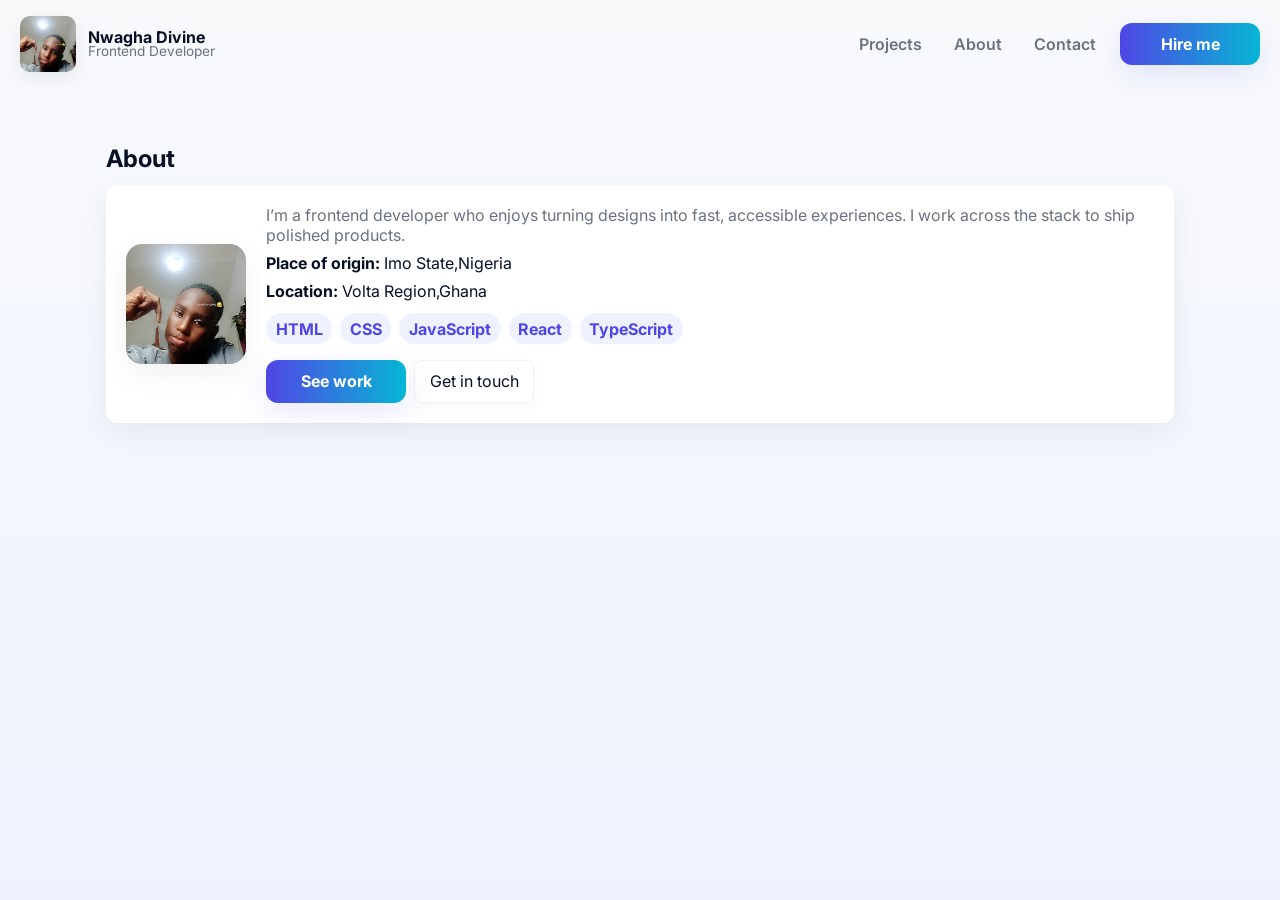
==== about.html @ b122f6a6 "Add files via upload" ====
<!DOCTYPE html>
<html lang="en">
<head>
    <meta charset="UTF-8">
    <meta name="viewport" content="width=device-width, initial-scale=1.0">
    <title>About — Nwagha Divine</title>
    <meta name="description" content="About — Nwagha Divine, frontend developer focused on accessible and responsive interfaces.">
    <meta property="og:title" content="About — Nwagha Divine">
    <meta property="og:description" content="I build accessible, responsive web apps with a product-minded approach.">
    <meta property="og:image" content="Snapchat-608967995.jpg">
    <link rel="preconnect" href="https://fonts.gstatic.com" crossorigin>
    <link href="https://fonts.googleapis.com/css2?family=Inter:wght@400;600;700&display=swap" rel="stylesheet">
    <link rel="stylesheet" href="style.css">
    <link rel="icon" href="Snapchat-608967995.jpg" type="image/jpeg">
</head>
<body>
    <header>
        <a class="brand" href="index.html">
            <img src="Snapchat-608967995.jpg" alt="Nwagha Divine" class="logo-img">
            <div>
                <div style="font-weight:700">Nwagha Divine</div>
                <div style="font-size:.85rem;color:var(--muted)">Frontend Developer</div>
            </div>
        </a>
        <nav>
            <a href="project.html">Projects</a>
            <a href="about.html">About</a>
            <a href="contact.html">Contact</a>
            <a class="cta" href="contact.html">Hire me</a>
        </nav>
        <button class="hamburger" aria-label="menu" id="menuBtn">☰</button>
    </header>

    <main class="container">
        <section style="margin-top:2rem">
            <h2 style="margin:0 0 .75rem 0">About</h2>
            <div class="about card" style="padding:1.25rem">
                <div class="avatar"><img src="Snapchat-608967995.jpg" alt="Nwagha Divine"></div>
                <div>
                    <p style="margin:0;color:var(--muted)">I’m a frontend developer who enjoys turning designs into fast, accessible experiences. I work across the stack to ship polished products.</p>
                    <p style="margin:.5rem 0 0 0"><strong>Place of origin:</strong> Imo State,Nigeria</p>
                      <p style="margin:.5rem 0 0 0"><strong>Location:</strong> Volta Region,Ghana</p>
                    <div class="skills" style="margin-top:.75rem">
                        <span class="skill">HTML</span>
                        <span class="skill">CSS</span>
                        <span class="skill">JavaScript</span>
                        <span class="skill">React</span>
                        <span class="skill">TypeScript</span>
                    </div>
                    <div style="margin-top:1rem;display:flex;gap:.5rem">
                        <a class="cta" href="project.html">See work</a>
                        <a class="btn-outline" href="contact.html">Get in touch</a>
                    </div>
                </div>
            </div>
        </section>
    </main>

</footer>
    <script src="script.js" defer></script>
</body>
</html>

</body>
</html>
---- style.css ----
:root{
    --accent:#4f46e5;
    --accent-2:#06b6d4;
    --muted:#6b7280;
    --bg:#f8fafc;
    --card:#ffffff;
    --radius:12px;
}

*{box-sizing:border-box}
html,body{height:100%}
body{
    margin:0;
    font-family:Inter, system-ui, -apple-system, 'Segoe UI', Roboto, 'Helvetica Neue', Arial;
    color:#071024;
    background:linear-gradient(180deg,var(--bg) 0%, #eef2ff 100%);
    -webkit-font-smoothing:antialiased;
    -moz-osx-font-smoothing:grayscale;
}

header{
    display:flex;
    align-items:center;
    justify-content:space-between;
    gap:1rem;
    padding:1rem 1.25rem;
}
.brand{display:flex;gap:.75rem;align-items:center;text-decoration:none;color:inherit}
.logo-img{width:56px;height:56px;border-radius:10px;object-fit:cover;display:block;box-shadow:0 6px 20px rgba(15,23,42,0.08)}
.brand > div{line-height:1}
.brand div > div:first-child{font-weight:700}
.brand div > div:last-child{font-size:.85rem;color:var(--muted)}

nav{display:flex;gap:1rem;align-items:center}
nav a{color:var(--muted);text-decoration:none;font-weight:600;padding:.4rem .5rem;border-radius:8px;transition:all .18s ease}
nav a:hover, nav a:focus{color:var(--accent);background:rgba(79,70,229,0.06);outline:none}
.cta{background:linear-gradient(90deg,var(--accent),var(--accent-2));color:white;padding:.7rem 1rem;border-radius:12px;text-decoration:none;font-weight:700;box-shadow:0 10px 30px rgba(79,70,229,0.12);transition:transform .14s ease,box-shadow .14s ease}
.cta:hover{transform:translateY(-3px);box-shadow:0 18px 42px rgba(79,70,229,0.16)}
.btn-ghost{background:#ffffff;color:var(--accent);padding:.65rem 1rem;border-radius:10px;text-decoration:none;font-weight:700;border:1px solid rgba(15,23,42,0.06);display:inline-flex;align-items:center;justify-content:center;cursor:pointer;min-width:120px;box-shadow:0 6px 18px rgba(2,6,23,0.04);transition:transform .12s ease,box-shadow .12s ease}
.btn-ghost:hover{transform:translateY(-3px);box-shadow:0 14px 36px rgba(2,6,23,0.08)}
.btn-outline{background:#ffffff;border:1px solid rgba(15,23,42,0.06);padding:.6rem 1rem;border-radius:10px;color:var(--accent);text-decoration:none;transition:all .12s ease;display:inline-flex;align-items:center;justify-content:center;cursor:pointer;min-width:120px;box-shadow:0 6px 18px rgba(2,6,23,0.03)}
.btn-outline:hover{border-color:rgba(79,70,229,0.12);background:linear-gradient(90deg,rgba(79,70,229,0.03),rgba(6,182,212,0.02));color:var(--accent)}
.hamburger{display:none;background:none;border:0;font-size:1.25rem}

.container{max-width:1100px;margin:0 auto;padding:1.5rem 1rem}
.hero{display:grid;grid-template-columns:1fr 360px;gap:2rem;align-items:center}
.hero h1{font-size:1.75rem;margin:0;color:#071024;line-height:1.05}
.hero p{color:var(--muted);margin-top:.6rem;font-size:1rem}
.hero .actions{margin-top:.9rem;display:flex;gap:.6rem;flex-wrap:wrap;align-items:center}
.hero .actions a{min-width:110px}
.card{background:var(--card);border-radius:var(--radius);padding:1rem;box-shadow:0 10px 30px rgba(2,6,23,0.06)}

.projects{display:grid;grid-template-columns:repeat(3,1fr);gap:1rem;margin-top:1rem;align-items:stretch}
.project{padding:.85rem;border-radius:10px;background:linear-gradient(180deg,#fff,#fbfdff);display:flex;flex-direction:column;gap:.6rem;transition:transform .14s ease,box-shadow .14s ease;min-height:200px}
.project:hover{transform:translateY(-6px);box-shadow:0 18px 40px rgba(2,6,23,0.06)}
.project .thumb{height:140px;border-radius:8px;background:linear-gradient(135deg,#eef2ff,#fef3c7)}

.about{display:flex;gap:1.25rem;align-items:center}
.avatar img{width:120px;height:120px;border-radius:16px;object-fit:cover;display:block;box-shadow:0 10px 30px rgba(2,6,23,0.06)}

.skills{display:flex;flex-wrap:wrap;gap:.5rem;margin-top:.5rem}
.skill{background:#eef2ff;color:var(--accent);padding:.35rem .6rem;border-radius:999px;font-weight:700}

footer{padding:2rem 1.25rem;text-align:center;color:var(--muted);font-size:.95rem}

/* Accessibility focus */
a:focus{outline:3px solid rgba(79,70,229,0.16);outline-offset:3px}

@media (max-width:1000px){
    .hero{grid-template-columns:1fr}
    .projects{grid-template-columns:repeat(2,1fr)}
}
@media (max-width:640px){
    nav{display:none}
    .hamburger{display:block}
    .projects{grid-template-columns:1fr}
    .container{padding:1rem}
    .logo-img{width:44px;height:44px}
}

/* Subtle entrance animations */
@keyframes fadeUp{
    from{opacity:0;transform:translateY(10px)}
    to{opacity:1;transform:none}
}
@keyframes floaty{
    0%{transform:translateY(0)}
    50%{transform:translateY(-6px)}
    100%{transform:translateY(0)}
}

.container > *{animation:fadeUp .6s ease both}
.logo-img{animation:floaty 6s ease-in-out infinite}

/* Hero aside profile */
.hero aside.card{padding:1.25rem;display:flex;flex-direction:column;gap:.8rem;align-items:flex-start}
.profile-name{font-weight:800;font-size:1.05rem}
.profile-role{color:var(--muted);font-size:.9rem}
.profile-badges{display:flex;gap:.4rem;flex-wrap:wrap;margin-top:.5rem}
.profile-badges .badge{background:linear-gradient(90deg,rgba(79,70,229,0.08),rgba(6,182,212,0.06));color:var(--accent);padding:.35rem .6rem;border-radius:999px;font-weight:700}
.profile-actions{display:flex;gap:.5rem;margin-top:.75rem}
.btn-outline{background:transparent;border:1px solid rgba(15,23,42,0.06);padding:.5rem .85rem;border-radius:8px;color:#071024;text-decoration:none}

/* Project thumbnails and actions */
.project .thumb{height:160px;border-radius:8px;background-size:cover;background-position:center;overflow:hidden}

/* Ensure inline thumbnail images fill the thumb area */
.project .thumb img.thumb-img{width:100%;height:100%;object-fit:cover;display:block;border-radius:8px}
.project .meta{display:flex;justify-content:space-between;align-items:center;margin-top:.5rem}
.project .small-cta{margin-top:auto}
.project .muted{color:var(--muted);font-size:.92rem}
.project .small-cta{background:transparent;border:1px solid rgba(15,23,42,0.06);padding:.35rem .6rem;border-radius:8px;text-decoration:none;color:var(--accent);font-weight:700}

/* Global small CTA for compact buttons */
.small-cta{background:#ffffff;border:1px solid rgba(15,23,42,0.06);padding:.45rem .75rem;border-radius:8px;text-decoration:none;color:var(--accent);font-weight:700;display:inline-flex;align-items:center;justify-content:center;cursor:pointer;box-shadow:0 6px 18px rgba(2,6,23,0.03);transition:transform .12s ease,box-shadow .12s ease}
.small-cta:hover{background:linear-gradient(90deg,rgba(79,70,229,0.03),rgba(6,182,212,0.02));transform:translateY(-2px);box-shadow:0 12px 28px rgba(2,6,23,0.06)}

/* Focus states for keyboard users */
.cta:focus, .btn-ghost:focus, .btn-outline:focus, .small-cta:focus{outline:3px solid rgba(79,70,229,0.12);outline-offset:3px}

/* Footer polish */
footer{display:flex;flex-direction:column;gap:.6rem;align-items:center;justify-content:center;padding:2.5rem 1.25rem}
footer .foot-links{display:flex;gap:1rem}
footer a{color:var(--muted);text-decoration:none}

/* Professional back link used on case studies */
.back-link{display:inline-flex;align-items:center;gap:.5rem;padding:.5rem .75rem;border-radius:9px;border:1px solid rgba(15,23,42,0.06);background:#fff;color:var(--accent);text-decoration:none;font-weight:700;box-shadow:0 6px 18px rgba(2,6,23,0.04);transition:transform .14s ease,box-shadow .14s ease}
.back-link:hover{transform:translateY(-3px);box-shadow:0 14px 36px rgba(2,6,23,0.08)}
.back-link svg{width:16px;height:16px;display:block;fill:currentColor}

/* Contact page styles */
.contact-grid{display:grid;grid-template-columns:1fr 1fr;gap:20px;align-items:start}
.contact-info{padding:8px}
.contact-info a{color:var(--accent);text-decoration:none}
.contact-form{display:flex;flex-direction:column;gap:.6rem}
.form-row{display:flex;flex-direction:column}
.form-row label{font-size:.9rem;margin-bottom:.25rem;color:var(--muted)}
.contact-form input,.contact-form textarea{padding:.65rem;border-radius:10px;border:1px solid rgba(15,23,42,0.06);font-size:1rem}
.contact-form textarea{min-height:160px}
.contact-form .cta{align-self:flex-start}

/* Ensure CTA buttons always show their label and have clear sizing */
.contact-form .cta, .cta{min-width:140px;display:inline-flex;align-items:center;justify-content:center;gap:.4rem}
.contact-form .cta{padding:.6rem .95rem}

@media (max-width:900px){
    .contact-grid{grid-template-columns:1fr}
}
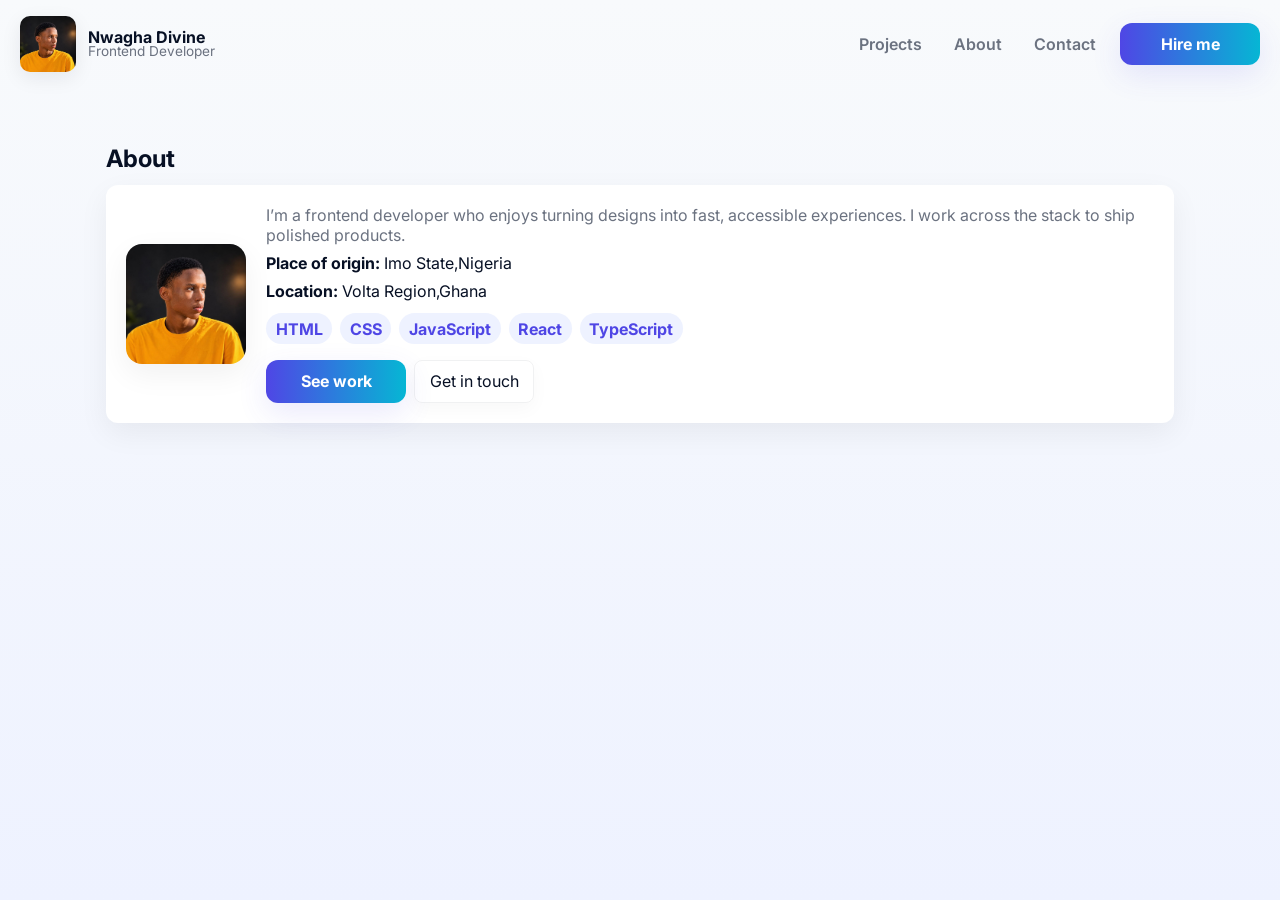
==== commit 22cf5a84: "Update portfolio website" ====
--- a/about.html
+++ b/about.html
@@ -7,16 +7,16 @@
     <meta name="description" content="About — Nwagha Divine, frontend developer focused on accessible and responsive interfaces.">
     <meta property="og:title" content="About — Nwagha Divine">
     <meta property="og:description" content="I build accessible, responsive web apps with a product-minded approach.">
-    <meta property="og:image" content="Snapchat-608967995.jpg">
+    <meta property="og:image" content="profile.jpg">
     <link rel="preconnect" href="https://fonts.gstatic.com" crossorigin>
     <link href="https://fonts.googleapis.com/css2?family=Inter:wght@400;600;700&display=swap" rel="stylesheet">
     <link rel="stylesheet" href="style.css">
-    <link rel="icon" href="Snapchat-608967995.jpg" type="image/jpeg">
+    <link rel="icon" href="profile.jpg" type="image/jpeg">
 </head>
 <body>
     <header>
         <a class="brand" href="index.html">
-            <img src="Snapchat-608967995.jpg" alt="Nwagha Divine" class="logo-img">
+            <img src="profile.jpg" alt="Nwagha Divine" class="logo-img">
             <div>
                 <div style="font-weight:700">Nwagha Divine</div>
                 <div style="font-size:.85rem;color:var(--muted)">Frontend Developer</div>
@@ -35,7 +35,7 @@
         <section style="margin-top:2rem">
             <h2 style="margin:0 0 .75rem 0">About</h2>
             <div class="about card" style="padding:1.25rem">
-                <div class="avatar"><img src="Snapchat-608967995.jpg" alt="Nwagha Divine"></div>
+                <div class="avatar"><img src="profile.jpg" alt="Nwagha Divine"></div>
                 <div>
                     <p style="margin:0;color:var(--muted)">I’m a frontend developer who enjoys turning designs into fast, accessible experiences. I work across the stack to ship polished products.</p>
                     <p style="margin:.5rem 0 0 0"><strong>Place of origin:</strong> Imo State,Nigeria</p>
